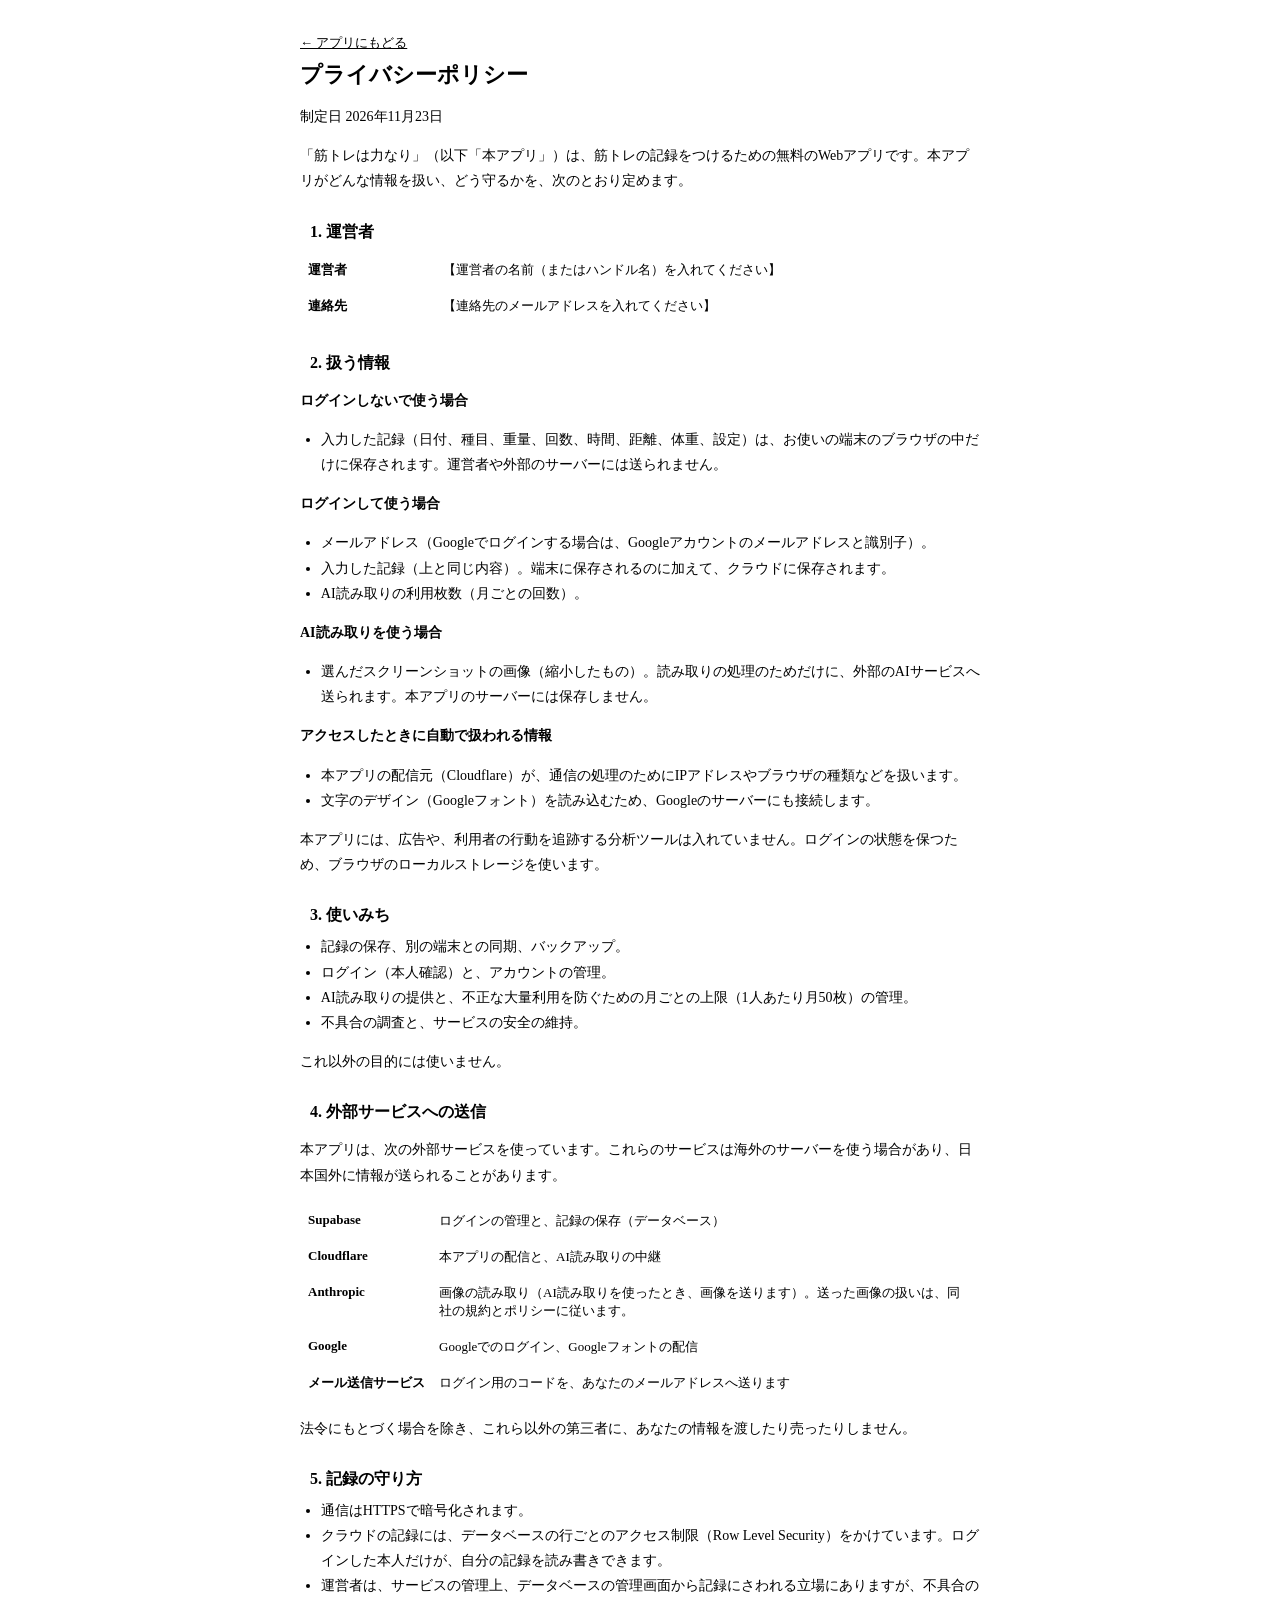
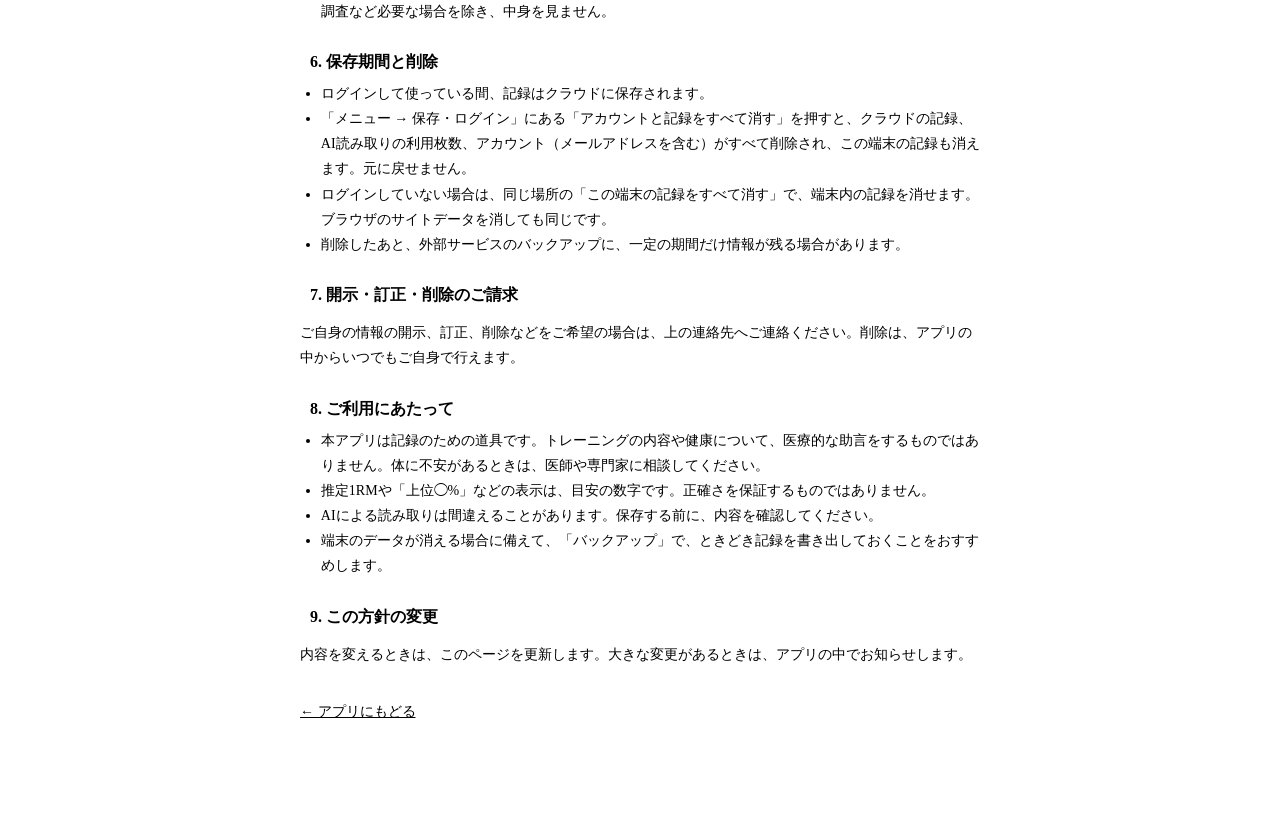
==== public/privacy.html @ 2624924b "筋トレは力なり PWA 初版 Supabase保存(RLS)、Cloudflare Pages FunctionsでのAI読み取り、PWA化、プライバシーポリシー、アカウント削除。  Co-Autho" ====
<!DOCTYPE html>
<html lang="ja">
<head>
<meta charset="utf-8">
<meta name="viewport" content="width=device-width, initial-scale=1">
<title>プライバシーポリシー｜筋トレは力なり</title>
<meta name="theme-color" content="#0a0b0e">
<link rel="icon" type="image/png" sizes="32x32" href="/icons/favicon-32.png">
<link rel="stylesheet" href="https://fonts.googleapis.com/css2?family=Zen+Kaku+Gothic+New:wght@400;500;700;900&display=swap">
<link rel="stylesheet" href="/app.css">
<style>
  html,body{height:auto}
  body{display:block;padding:0 0 48px}
  .doc{max-width:680px;margin:0 auto;padding:20px 16px}
  .doc h1{font-size:22px;margin:8px 0 4px;font-weight:900}
  .doc h2{font-size:16px;margin:28px 0 8px;padding-left:10px;border-left:4px solid var(--accent)}
  .doc p,.doc li{font-size:14px;line-height:1.8}
  .doc ul{padding-left:1.3em;margin:6px 0}
  .doc a{color:var(--ink)}
  .doc .fill{background:color-mix(in srgb,var(--gold) 22%,transparent);border-radius:3px;padding:0 4px}
  .doc table{margin:8px 0}
  .doc th,.doc td{vertical-align:top;font-size:13px;text-align:left;padding:8px 6px}
  .doc th{letter-spacing:0;text-transform:none;font-family:var(--f-body);color:var(--ink);width:9em}
  .back{display:inline-block;margin-top:6px;font-size:13px}
</style>
</head>
<body>
<div class="doc">
  <a class="back" href="/">← アプリにもどる</a>
  <h1>プライバシーポリシー</h1>
  <p class="muted">制定日 2026年11月23日</p>

  <p>「筋トレは力なり」（以下「本アプリ」）は、筋トレの記録をつけるための無料のWebアプリです。本アプリがどんな情報を扱い、どう守るかを、次のとおり定めます。</p>

  <h2>1. 運営者</h2>
  <table><tbody>
    <tr><th>運営者</th><td><span class="fill">【運営者の名前（またはハンドル名）を入れてください】</span></td></tr>
    <tr><th>連絡先</th><td><span class="fill">【連絡先のメールアドレスを入れてください】</span></td></tr>
  </tbody></table>

  <h2>2. 扱う情報</h2>
  <p><b>ログインしないで使う場合</b></p>
  <ul>
    <li>入力した記録（日付、種目、重量、回数、時間、距離、体重、設定）は、お使いの端末のブラウザの中だけに保存されます。運営者や外部のサーバーには送られません。</li>
  </ul>
  <p><b>ログインして使う場合</b></p>
  <ul>
    <li>メールアドレス（Googleでログインする場合は、Googleアカウントのメールアドレスと識別子）。</li>
    <li>入力した記録（上と同じ内容）。端末に保存されるのに加えて、クラウドに保存されます。</li>
    <li>AI読み取りの利用枚数（月ごとの回数）。</li>
  </ul>
  <p><b>AI読み取りを使う場合</b></p>
  <ul>
    <li>選んだスクリーンショットの画像（縮小したもの）。読み取りの処理のためだけに、外部のAIサービスへ送られます。本アプリのサーバーには保存しません。</li>
  </ul>
  <p><b>アクセスしたときに自動で扱われる情報</b></p>
  <ul>
    <li>本アプリの配信元（Cloudflare）が、通信の処理のためにIPアドレスやブラウザの種類などを扱います。</li>
    <li>文字のデザイン（Googleフォント）を読み込むため、Googleのサーバーにも接続します。</li>
  </ul>
  <p>本アプリには、広告や、利用者の行動を追跡する分析ツールは入れていません。ログインの状態を保つため、ブラウザのローカルストレージを使います。</p>

  <h2>3. 使いみち</h2>
  <ul>
    <li>記録の保存、別の端末との同期、バックアップ。</li>
    <li>ログイン（本人確認）と、アカウントの管理。</li>
    <li>AI読み取りの提供と、不正な大量利用を防ぐための月ごとの上限（1人あたり月50枚）の管理。</li>
    <li>不具合の調査と、サービスの安全の維持。</li>
  </ul>
  <p>これ以外の目的には使いません。</p>

  <h2>4. 外部サービスへの送信</h2>
  <p>本アプリは、次の外部サービスを使っています。これらのサービスは海外のサーバーを使う場合があり、日本国外に情報が送られることがあります。</p>
  <table><tbody>
    <tr><th>Supabase</th><td>ログインの管理と、記録の保存（データベース）</td></tr>
    <tr><th>Cloudflare</th><td>本アプリの配信と、AI読み取りの中継</td></tr>
    <tr><th>Anthropic</th><td>画像の読み取り（AI読み取りを使ったとき、画像を送ります）。送った画像の扱いは、同社の規約とポリシーに従います。</td></tr>
    <tr><th>Google</th><td>Googleでのログイン、Googleフォントの配信</td></tr>
    <tr><th>メール送信サービス</th><td>ログイン用のコードを、あなたのメールアドレスへ送ります</td></tr>
  </tbody></table>
  <p>法令にもとづく場合を除き、これら以外の第三者に、あなたの情報を渡したり売ったりしません。</p>

  <h2>5. 記録の守り方</h2>
  <ul>
    <li>通信はHTTPSで暗号化されます。</li>
    <li>クラウドの記録には、データベースの行ごとのアクセス制限（Row Level Security）をかけています。ログインした本人だけが、自分の記録を読み書きできます。</li>
    <li>運営者は、サービスの管理上、データベースの管理画面から記録にさわれる立場にありますが、不具合の調査など必要な場合を除き、中身を見ません。</li>
  </ul>

  <h2>6. 保存期間と削除</h2>
  <ul>
    <li>ログインして使っている間、記録はクラウドに保存されます。</li>
    <li>「メニュー → 保存・ログイン」にある「アカウントと記録をすべて消す」を押すと、クラウドの記録、AI読み取りの利用枚数、アカウント（メールアドレスを含む）がすべて削除され、この端末の記録も消えます。元に戻せません。</li>
    <li>ログインしていない場合は、同じ場所の「この端末の記録をすべて消す」で、端末内の記録を消せます。ブラウザのサイトデータを消しても同じです。</li>
    <li>削除したあと、外部サービスのバックアップに、一定の期間だけ情報が残る場合があります。</li>
  </ul>

  <h2>7. 開示・訂正・削除のご請求</h2>
  <p>ご自身の情報の開示、訂正、削除などをご希望の場合は、上の連絡先へご連絡ください。削除は、アプリの中からいつでもご自身で行えます。</p>

  <h2>8. ご利用にあたって</h2>
  <ul>
    <li>本アプリは記録のための道具です。トレーニングの内容や健康について、医療的な助言をするものではありません。体に不安があるときは、医師や専門家に相談してください。</li>
    <li>推定1RMや「上位◯%」などの表示は、目安の数字です。正確さを保証するものではありません。</li>
    <li>AIによる読み取りは間違えることがあります。保存する前に、内容を確認してください。</li>
    <li>端末のデータが消える場合に備えて、「バックアップ」で、ときどき記録を書き出しておくことをおすすめします。</li>
  </ul>

  <h2>9. この方針の変更</h2>
  <p>内容を変えるときは、このページを更新します。大きな変更があるときは、アプリの中でお知らせします。</p>

  <p style="margin-top:32px"><a href="/">← アプリにもどる</a></p>
</div>
</body>
</html>
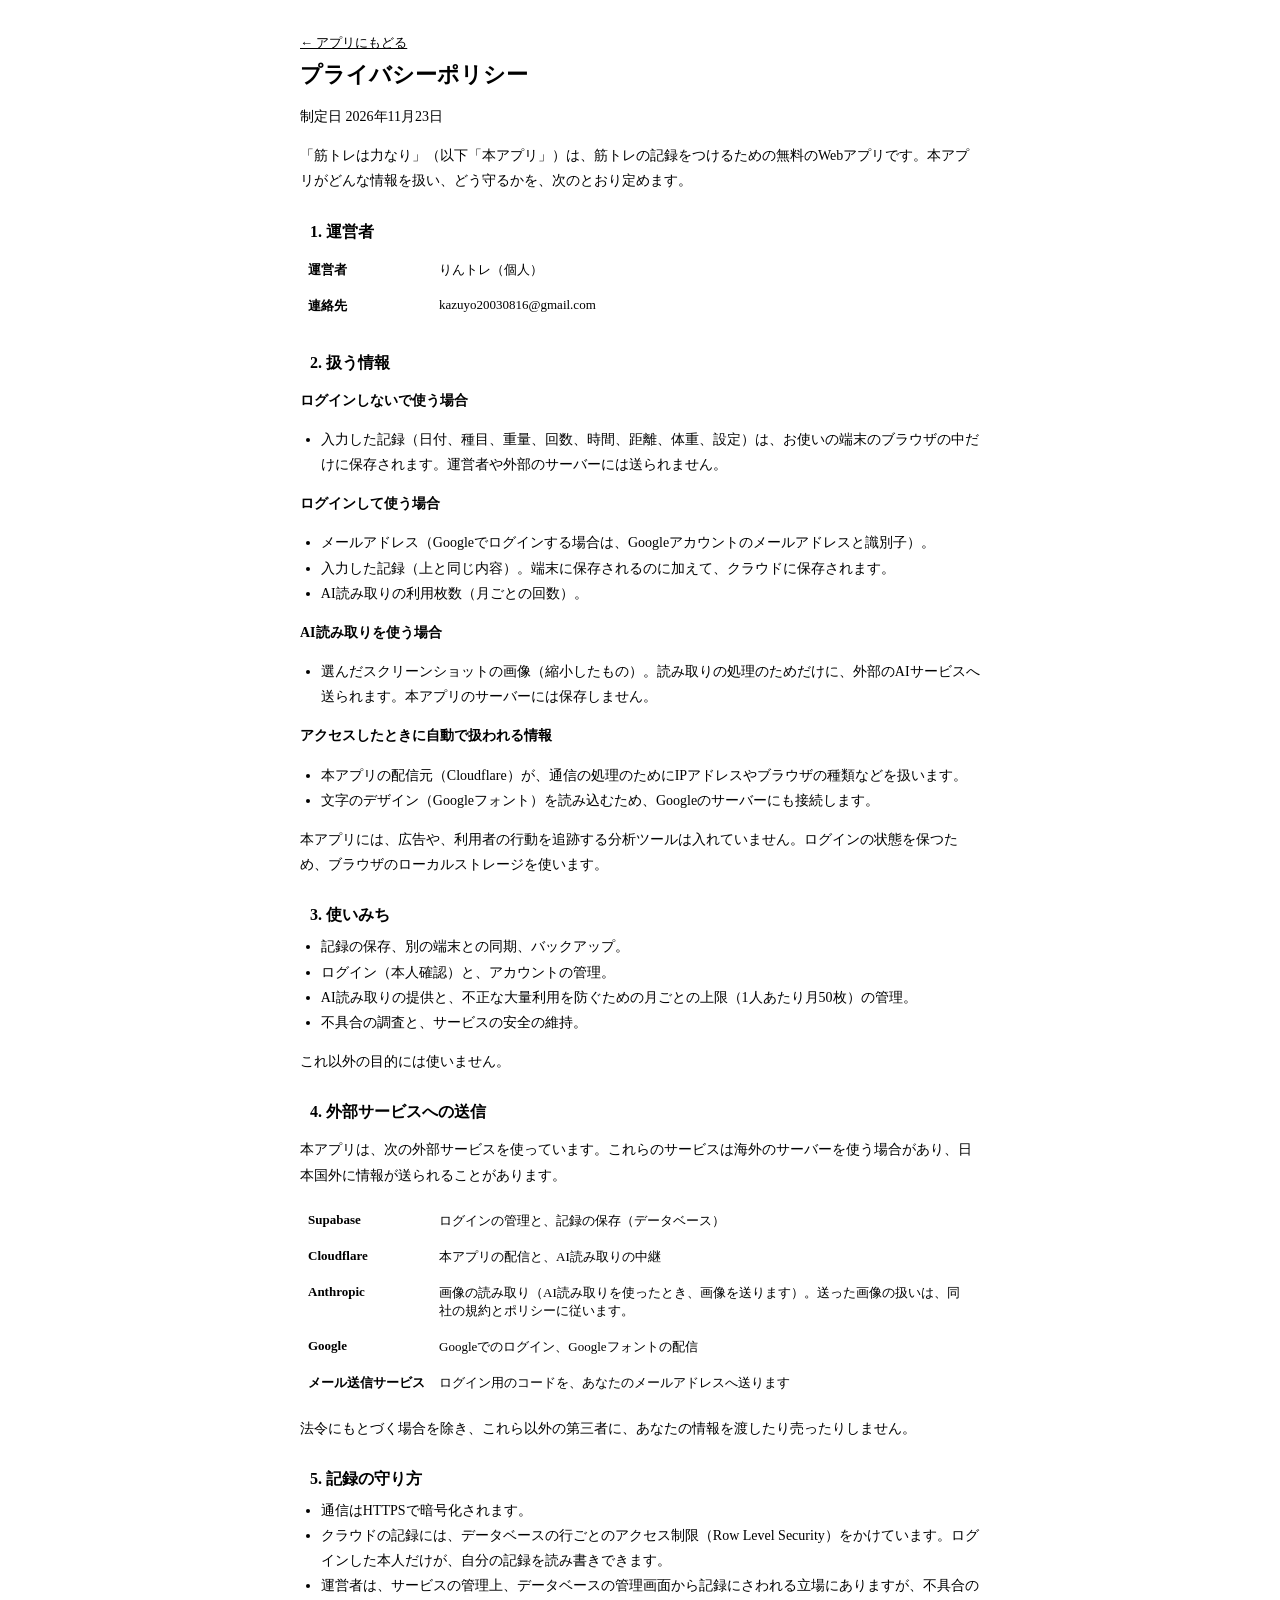
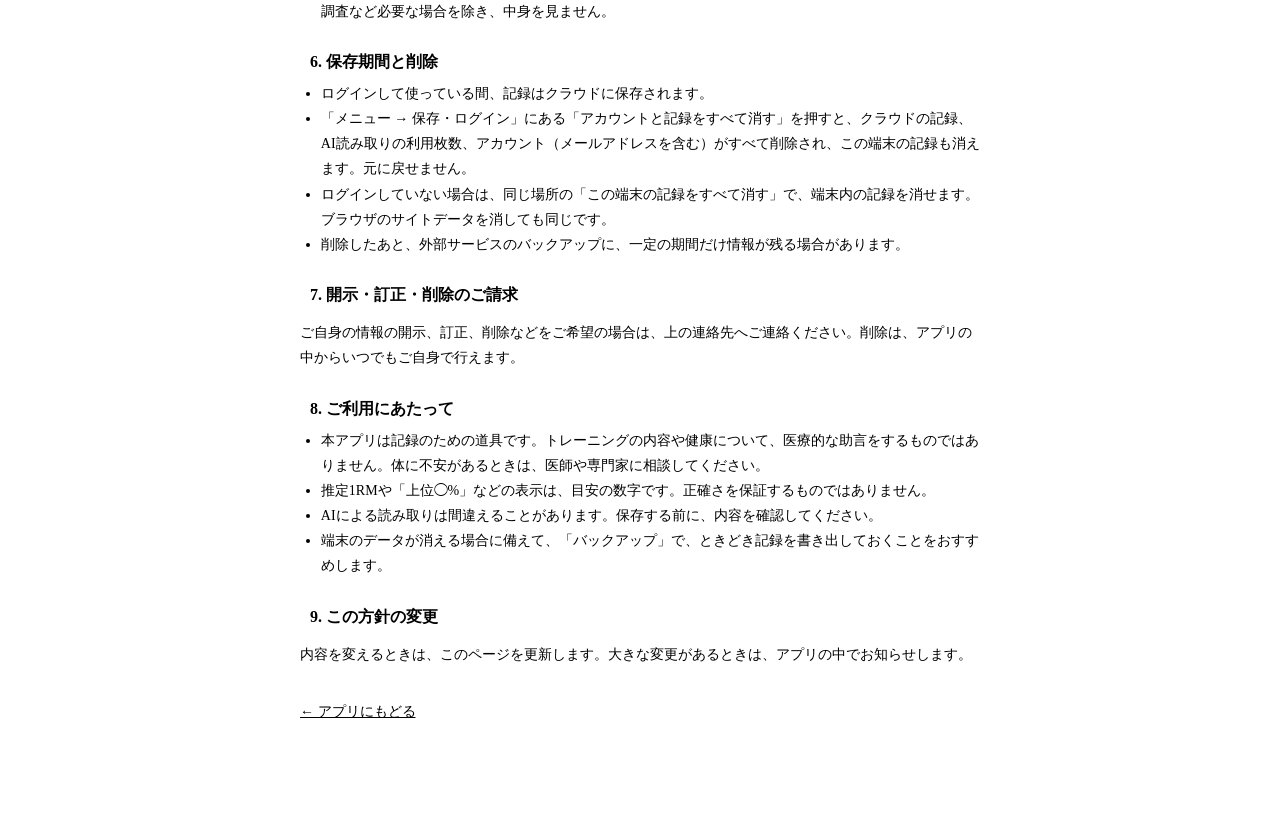
==== commit 281bd2ed: "プライバシーポリシーに運営者名と連絡先を記載 Co-Authored-By: Claude Sonnet 5.5 <noreply@anthropic.com>" ====
--- a/public/privacy.html
+++ b/public/privacy.html
@@ -34,8 +34,8 @@
 
   <h2>1. 運営者</h2>
   <table><tbody>
-    <tr><th>運営者</th><td><span class="fill">【運営者の名前（またはハンドル名）を入れてください】</span></td></tr>
-    <tr><th>連絡先</th><td><span class="fill">【連絡先のメールアドレスを入れてください】</span></td></tr>
+    <tr><th>運営者</th><td>りんトレ（個人）</td></tr>
+    <tr><th>連絡先</th><td>kazuyo20030816@gmail.com</td></tr>
   </tbody></table>
 
   <h2>2. 扱う情報</h2>
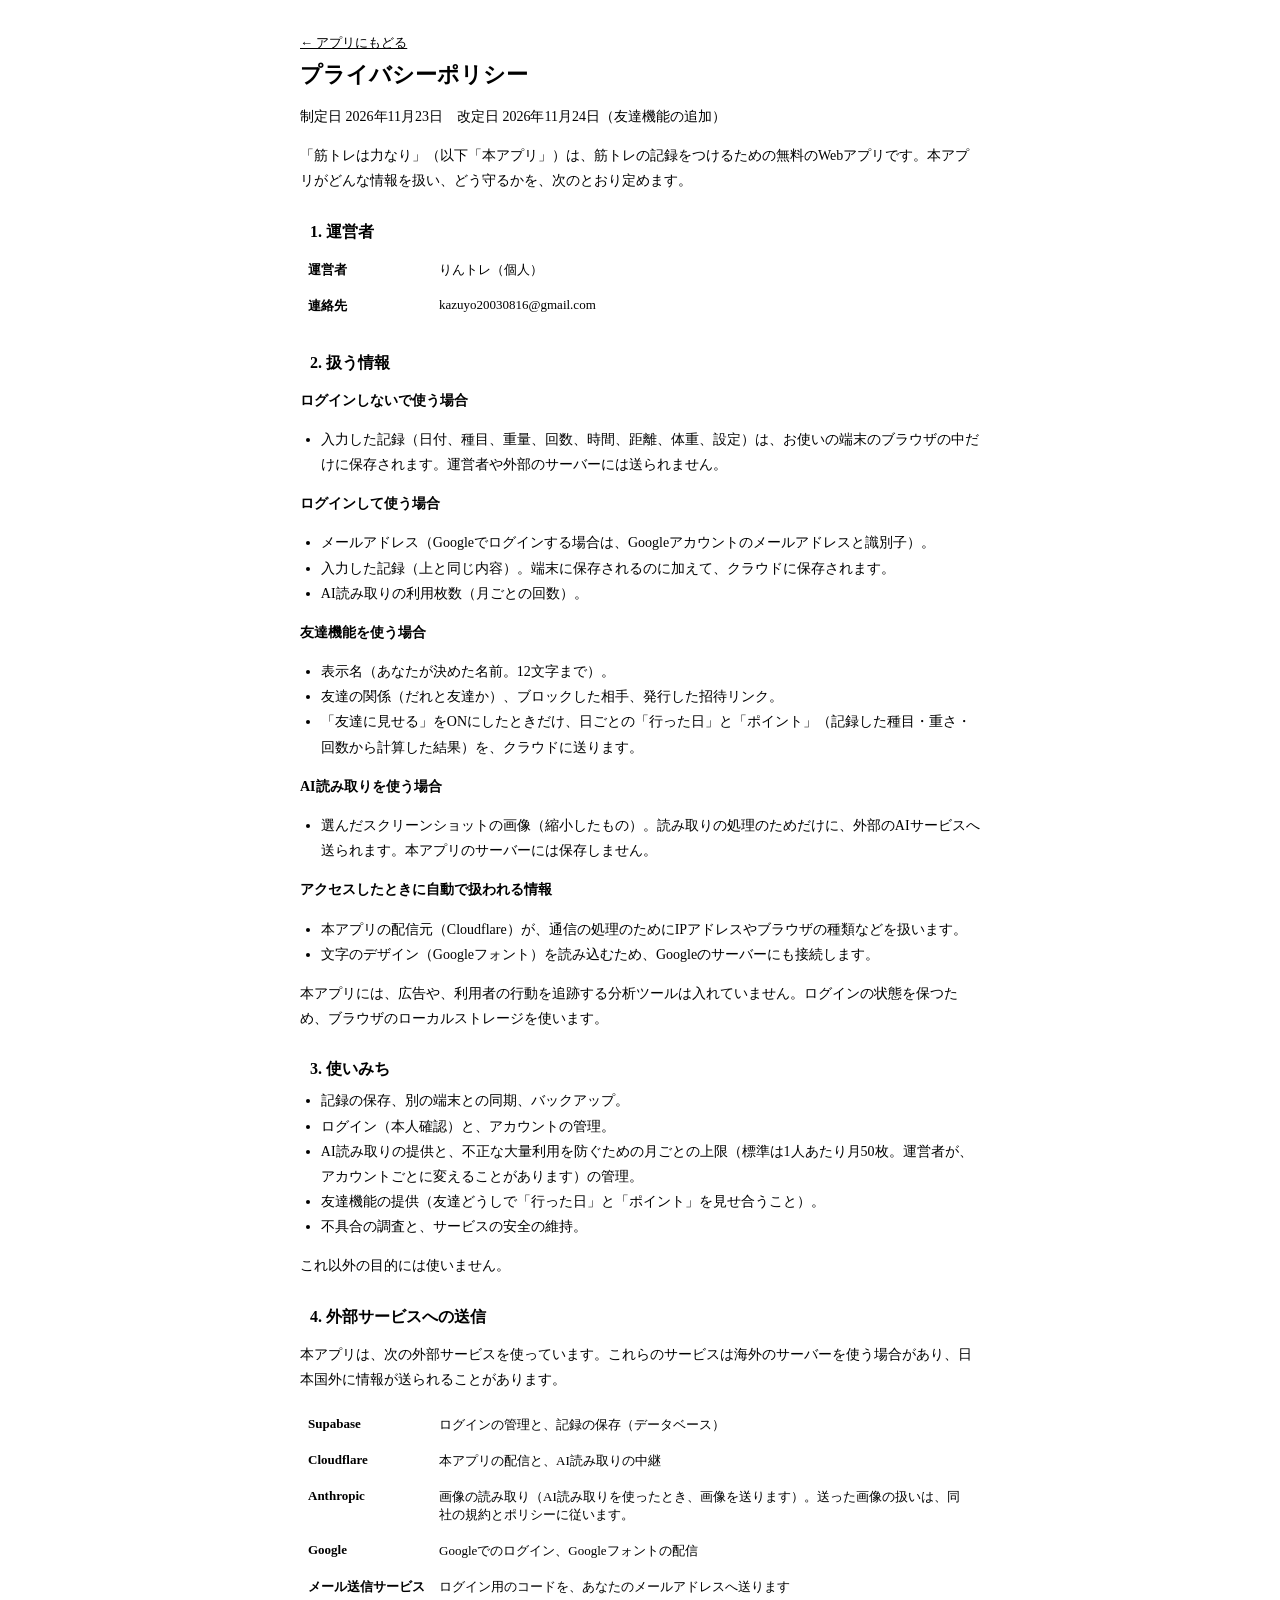
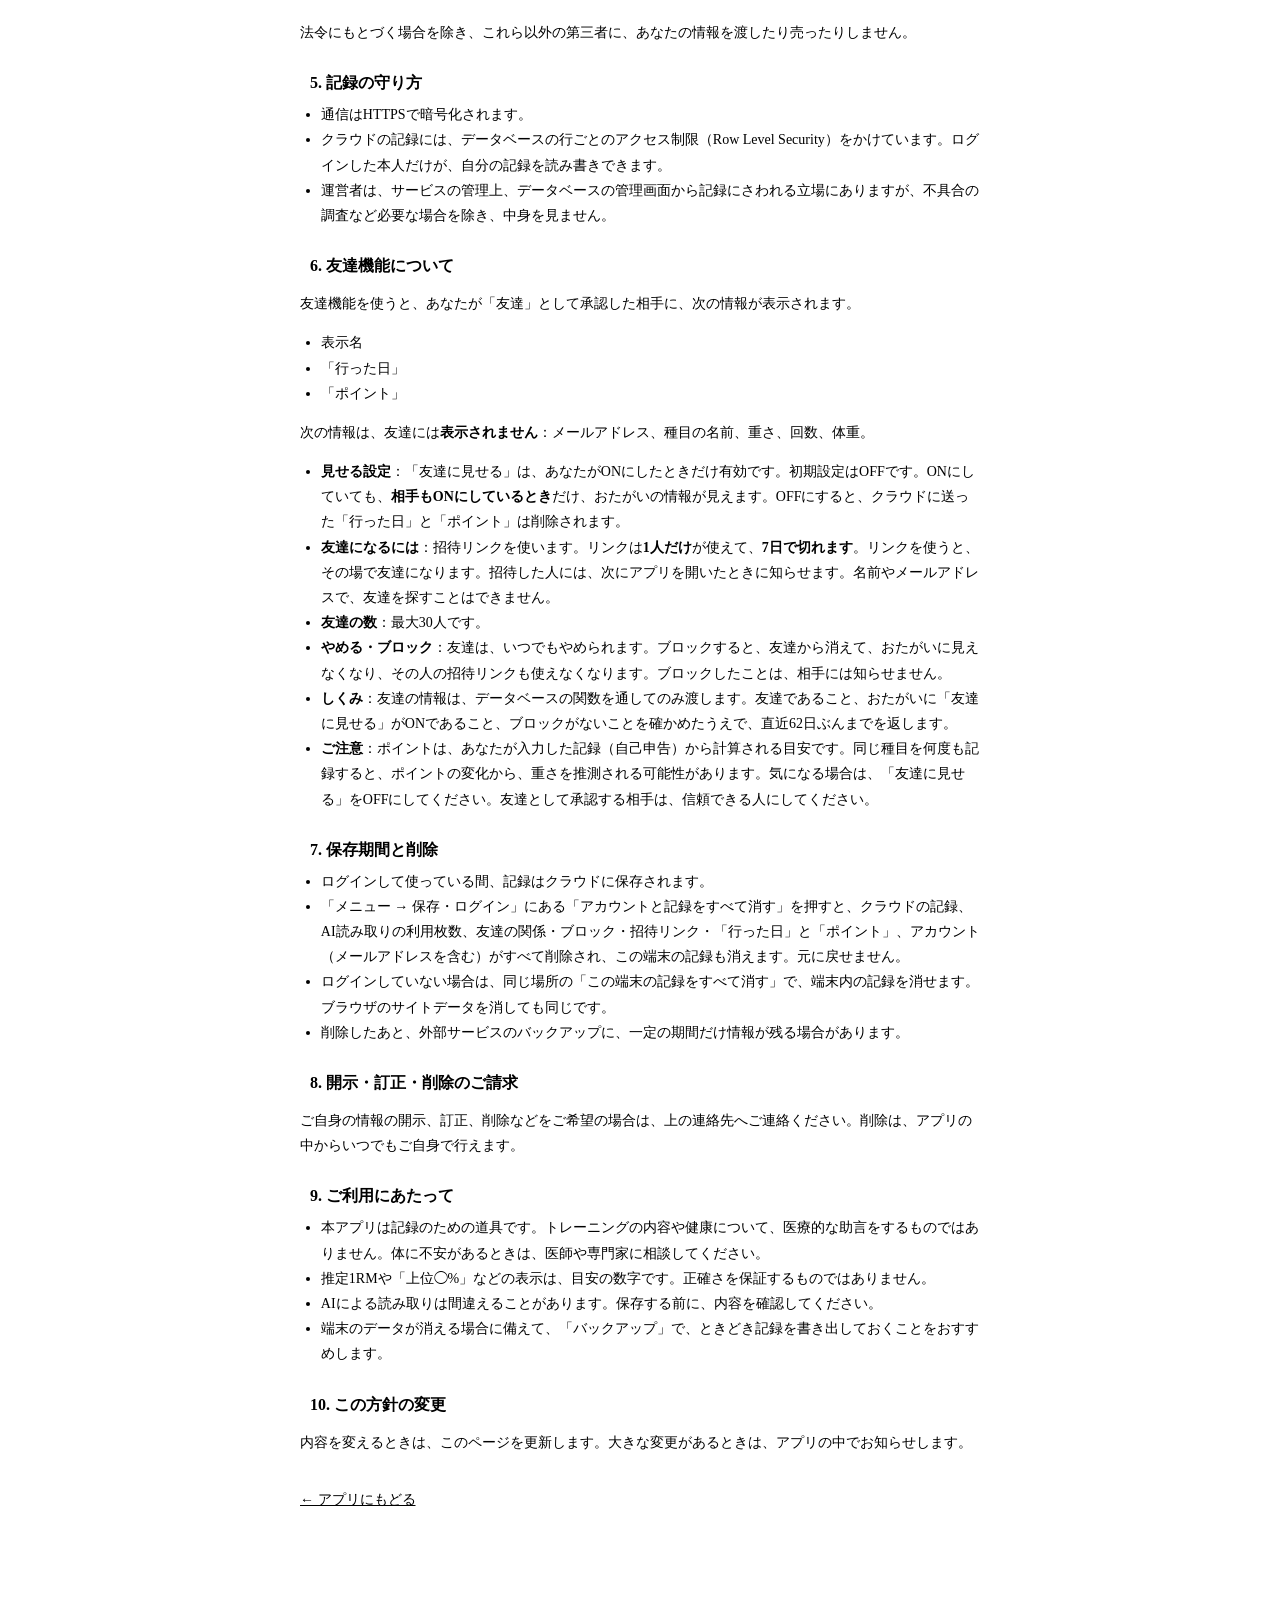
==== commit bd1e4353: "友達機能: 友達タブ・招待リンク・週間/月間ランキング・ポイント計算を追加 - 友達タブ: 週間（直近7日）・月間ランキング、行った日（14日と月のカレンダー）、友達の管理（やめる・ブロック・解除）、" ====
--- a/public/privacy.html
+++ b/public/privacy.html
@@ -28,7 +28,7 @@
 <div class="doc">
   <a class="back" href="/">← アプリにもどる</a>
   <h1>プライバシーポリシー</h1>
-  <p class="muted">制定日 2026年11月23日</p>
+  <p class="muted">制定日 2026年11月23日　改定日 2026年11月24日（友達機能の追加）</p>
 
   <p>「筋トレは力なり」（以下「本アプリ」）は、筋トレの記録をつけるための無料のWebアプリです。本アプリがどんな情報を扱い、どう守るかを、次のとおり定めます。</p>
 
@@ -49,6 +49,12 @@
     <li>入力した記録（上と同じ内容）。端末に保存されるのに加えて、クラウドに保存されます。</li>
     <li>AI読み取りの利用枚数（月ごとの回数）。</li>
   </ul>
+  <p><b>友達機能を使う場合</b></p>
+  <ul>
+    <li>表示名（あなたが決めた名前。12文字まで）。</li>
+    <li>友達の関係（だれと友達か）、ブロックした相手、発行した招待リンク。</li>
+    <li>「友達に見せる」をONにしたときだけ、日ごとの「行った日」と「ポイント」（記録した種目・重さ・回数から計算した結果）を、クラウドに送ります。</li>
+  </ul>
   <p><b>AI読み取りを使う場合</b></p>
   <ul>
     <li>選んだスクリーンショットの画像（縮小したもの）。読み取りの処理のためだけに、外部のAIサービスへ送られます。本アプリのサーバーには保存しません。</li>
@@ -64,7 +70,8 @@
   <ul>
     <li>記録の保存、別の端末との同期、バックアップ。</li>
     <li>ログイン（本人確認）と、アカウントの管理。</li>
-    <li>AI読み取りの提供と、不正な大量利用を防ぐための月ごとの上限（1人あたり月50枚）の管理。</li>
+    <li>AI読み取りの提供と、不正な大量利用を防ぐための月ごとの上限（標準は1人あたり月50枚。運営者が、アカウントごとに変えることがあります）の管理。</li>
+    <li>友達機能の提供（友達どうしで「行った日」と「ポイント」を見せ合うこと）。</li>
     <li>不具合の調査と、サービスの安全の維持。</li>
   </ul>
   <p>これ以外の目的には使いません。</p>
@@ -87,18 +94,35 @@
     <li>運営者は、サービスの管理上、データベースの管理画面から記録にさわれる立場にありますが、不具合の調査など必要な場合を除き、中身を見ません。</li>
   </ul>
 
-  <h2>6. 保存期間と削除</h2>
+  <h2>6. 友達機能について</h2>
+  <p>友達機能を使うと、あなたが「友達」として承認した相手に、次の情報が表示されます。</p>
+  <ul>
+    <li>表示名</li>
+    <li>「行った日」</li>
+    <li>「ポイント」</li>
+  </ul>
+  <p>次の情報は、友達には<b>表示されません</b>：メールアドレス、種目の名前、重さ、回数、体重。</p>
+  <ul>
+    <li><b>見せる設定</b>：「友達に見せる」は、あなたがONにしたときだけ有効です。初期設定はOFFです。ONにしていても、<b>相手もONにしているとき</b>だけ、おたがいの情報が見えます。OFFにすると、クラウドに送った「行った日」と「ポイント」は削除されます。</li>
+    <li><b>友達になるには</b>：招待リンクを使います。リンクは<b>1人だけ</b>が使えて、<b>7日で切れます</b>。リンクを使うと、その場で友達になります。招待した人には、次にアプリを開いたときに知らせます。名前やメールアドレスで、友達を探すことはできません。</li>
+    <li><b>友達の数</b>：最大30人です。</li>
+    <li><b>やめる・ブロック</b>：友達は、いつでもやめられます。ブロックすると、友達から消えて、おたがいに見えなくなり、その人の招待リンクも使えなくなります。ブロックしたことは、相手には知らせません。</li>
+    <li><b>しくみ</b>：友達の情報は、データベースの関数を通してのみ渡します。友達であること、おたがいに「友達に見せる」がONであること、ブロックがないことを確かめたうえで、直近62日ぶんまでを返します。</li>
+    <li><b>ご注意</b>：ポイントは、あなたが入力した記録（自己申告）から計算される目安です。同じ種目を何度も記録すると、ポイントの変化から、重さを推測される可能性があります。気になる場合は、「友達に見せる」をOFFにしてください。友達として承認する相手は、信頼できる人にしてください。</li>
+  </ul>
+
+  <h2>7. 保存期間と削除</h2>
   <ul>
     <li>ログインして使っている間、記録はクラウドに保存されます。</li>
-    <li>「メニュー → 保存・ログイン」にある「アカウントと記録をすべて消す」を押すと、クラウドの記録、AI読み取りの利用枚数、アカウント（メールアドレスを含む）がすべて削除され、この端末の記録も消えます。元に戻せません。</li>
+    <li>「メニュー → 保存・ログイン」にある「アカウントと記録をすべて消す」を押すと、クラウドの記録、AI読み取りの利用枚数、友達の関係・ブロック・招待リンク・「行った日」と「ポイント」、アカウント（メールアドレスを含む）がすべて削除され、この端末の記録も消えます。元に戻せません。</li>
     <li>ログインしていない場合は、同じ場所の「この端末の記録をすべて消す」で、端末内の記録を消せます。ブラウザのサイトデータを消しても同じです。</li>
     <li>削除したあと、外部サービスのバックアップに、一定の期間だけ情報が残る場合があります。</li>
   </ul>
 
-  <h2>7. 開示・訂正・削除のご請求</h2>
+  <h2>8. 開示・訂正・削除のご請求</h2>
   <p>ご自身の情報の開示、訂正、削除などをご希望の場合は、上の連絡先へご連絡ください。削除は、アプリの中からいつでもご自身で行えます。</p>
 
-  <h2>8. ご利用にあたって</h2>
+  <h2>9. ご利用にあたって</h2>
   <ul>
     <li>本アプリは記録のための道具です。トレーニングの内容や健康について、医療的な助言をするものではありません。体に不安があるときは、医師や専門家に相談してください。</li>
     <li>推定1RMや「上位◯%」などの表示は、目安の数字です。正確さを保証するものではありません。</li>
@@ -106,7 +130,7 @@
     <li>端末のデータが消える場合に備えて、「バックアップ」で、ときどき記録を書き出しておくことをおすすめします。</li>
   </ul>
 
-  <h2>9. この方針の変更</h2>
+  <h2>10. この方針の変更</h2>
   <p>内容を変えるときは、このページを更新します。大きな変更があるときは、アプリの中でお知らせします。</p>
 
   <p style="margin-top:32px"><a href="/">← アプリにもどる</a></p>
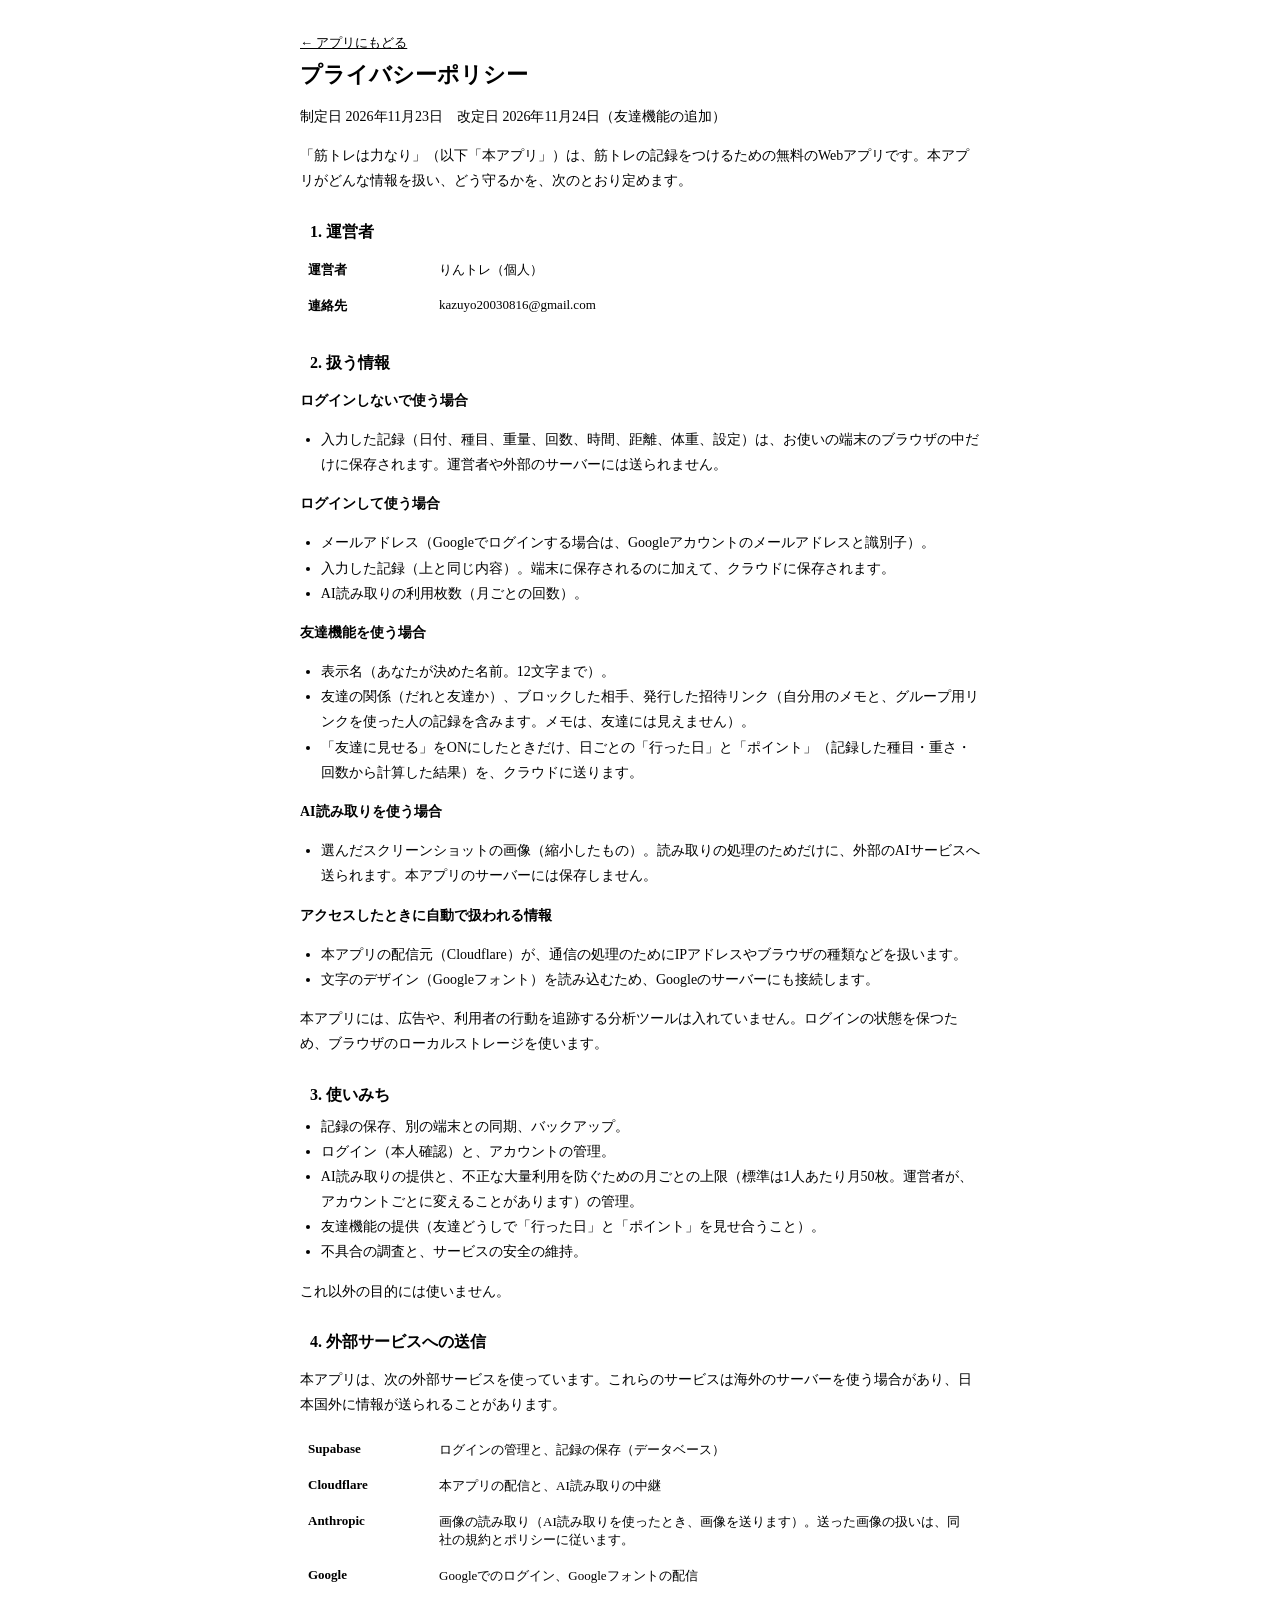
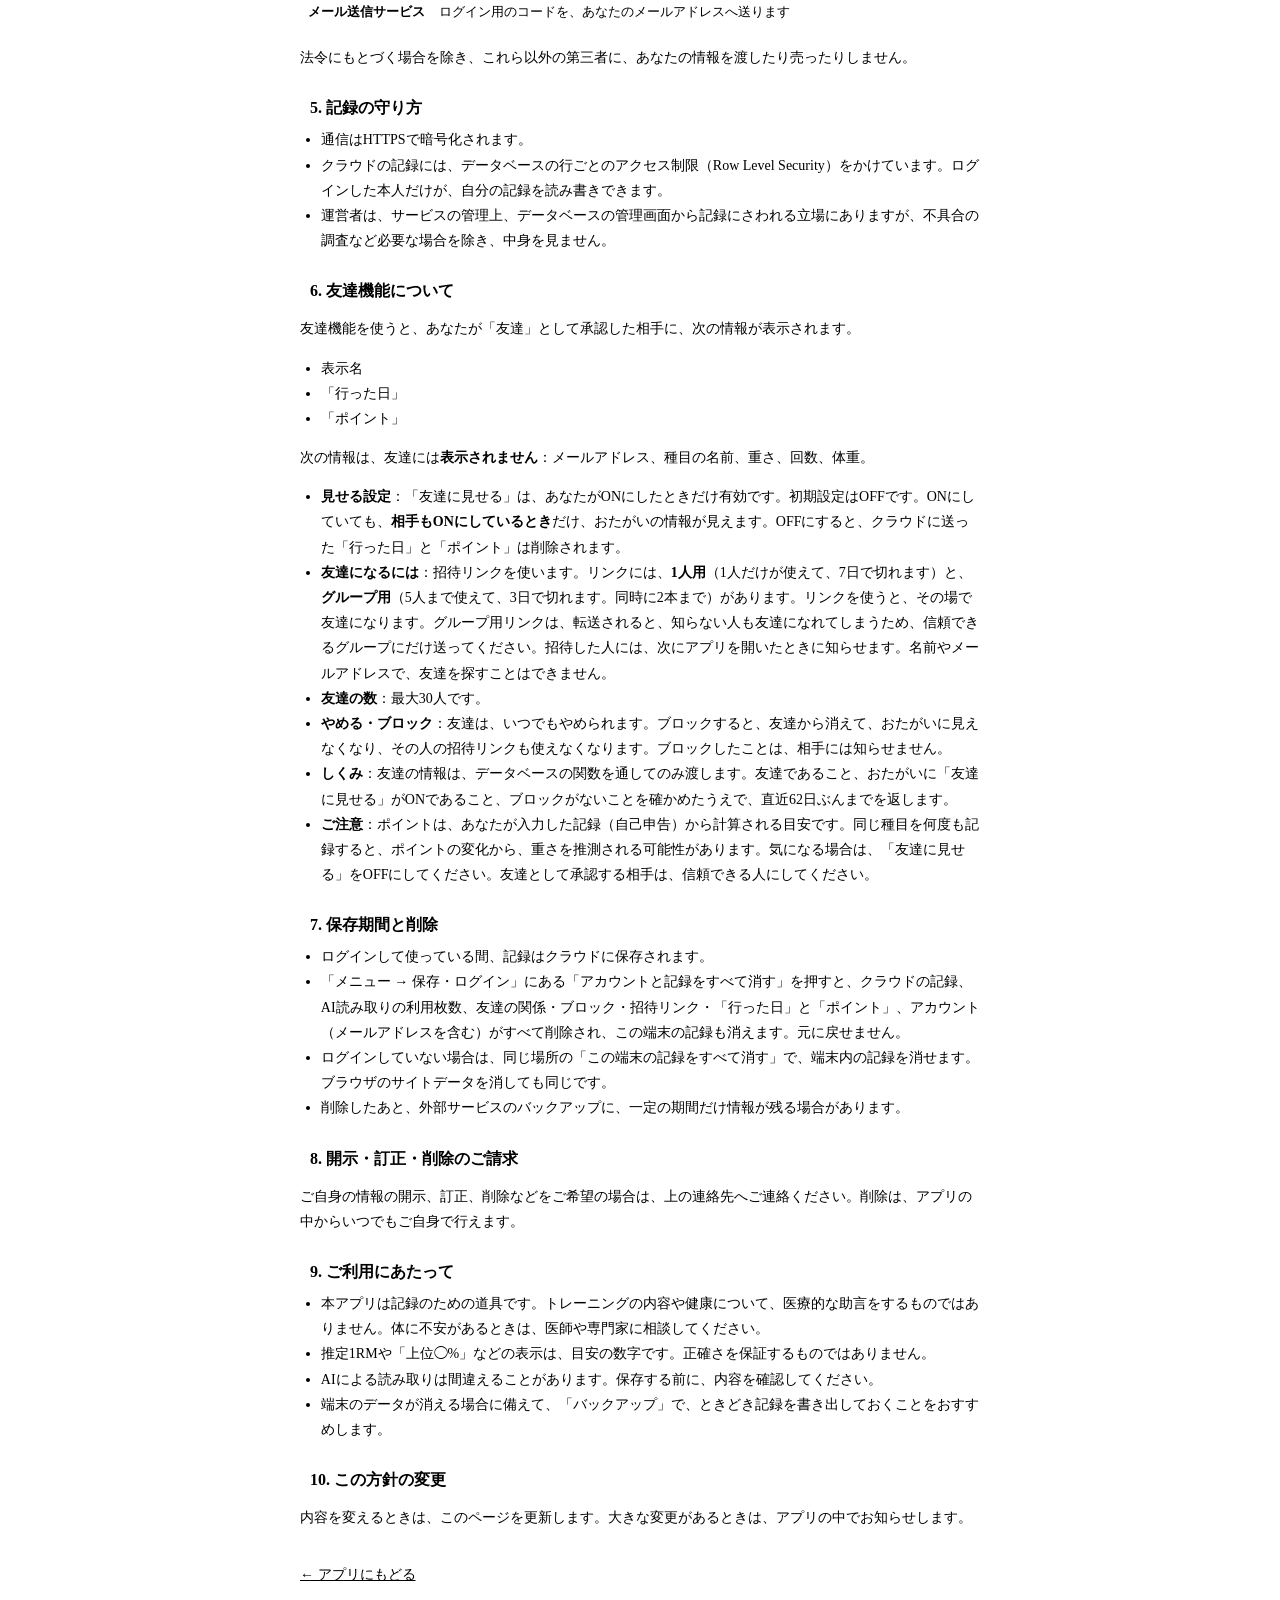
==== commit 89e18777: "グループ用の招待リンクを追加（5人まで・3日・同時に2本） - 作るときに「1人用（7日）／グループ用（5人まで・3日）」を選べる。グループ用は、転送に注意する説明つき - 一覧に、種類のタグと、グル" ====
--- a/public/privacy.html
+++ b/public/privacy.html
@@ -52,7 +52,7 @@
   <p><b>友達機能を使う場合</b></p>
   <ul>
     <li>表示名（あなたが決めた名前。12文字まで）。</li>
-    <li>友達の関係（だれと友達か）、ブロックした相手、発行した招待リンク。</li>
+    <li>友達の関係（だれと友達か）、ブロックした相手、発行した招待リンク（自分用のメモと、グループ用リンクを使った人の記録を含みます。メモは、友達には見えません）。</li>
     <li>「友達に見せる」をONにしたときだけ、日ごとの「行った日」と「ポイント」（記録した種目・重さ・回数から計算した結果）を、クラウドに送ります。</li>
   </ul>
   <p><b>AI読み取りを使う場合</b></p>
@@ -104,7 +104,7 @@
   <p>次の情報は、友達には<b>表示されません</b>：メールアドレス、種目の名前、重さ、回数、体重。</p>
   <ul>
     <li><b>見せる設定</b>：「友達に見せる」は、あなたがONにしたときだけ有効です。初期設定はOFFです。ONにしていても、<b>相手もONにしているとき</b>だけ、おたがいの情報が見えます。OFFにすると、クラウドに送った「行った日」と「ポイント」は削除されます。</li>
-    <li><b>友達になるには</b>：招待リンクを使います。リンクは<b>1人だけ</b>が使えて、<b>7日で切れます</b>。リンクを使うと、その場で友達になります。招待した人には、次にアプリを開いたときに知らせます。名前やメールアドレスで、友達を探すことはできません。</li>
+    <li><b>友達になるには</b>：招待リンクを使います。リンクには、<b>1人用</b>（1人だけが使えて、7日で切れます）と、<b>グループ用</b>（5人まで使えて、3日で切れます。同時に2本まで）があります。リンクを使うと、その場で友達になります。グループ用リンクは、転送されると、知らない人も友達になれてしまうため、信頼できるグループにだけ送ってください。招待した人には、次にアプリを開いたときに知らせます。名前やメールアドレスで、友達を探すことはできません。</li>
     <li><b>友達の数</b>：最大30人です。</li>
     <li><b>やめる・ブロック</b>：友達は、いつでもやめられます。ブロックすると、友達から消えて、おたがいに見えなくなり、その人の招待リンクも使えなくなります。ブロックしたことは、相手には知らせません。</li>
     <li><b>しくみ</b>：友達の情報は、データベースの関数を通してのみ渡します。友達であること、おたがいに「友達に見せる」がONであること、ブロックがないことを確かめたうえで、直近62日ぶんまでを返します。</li>
